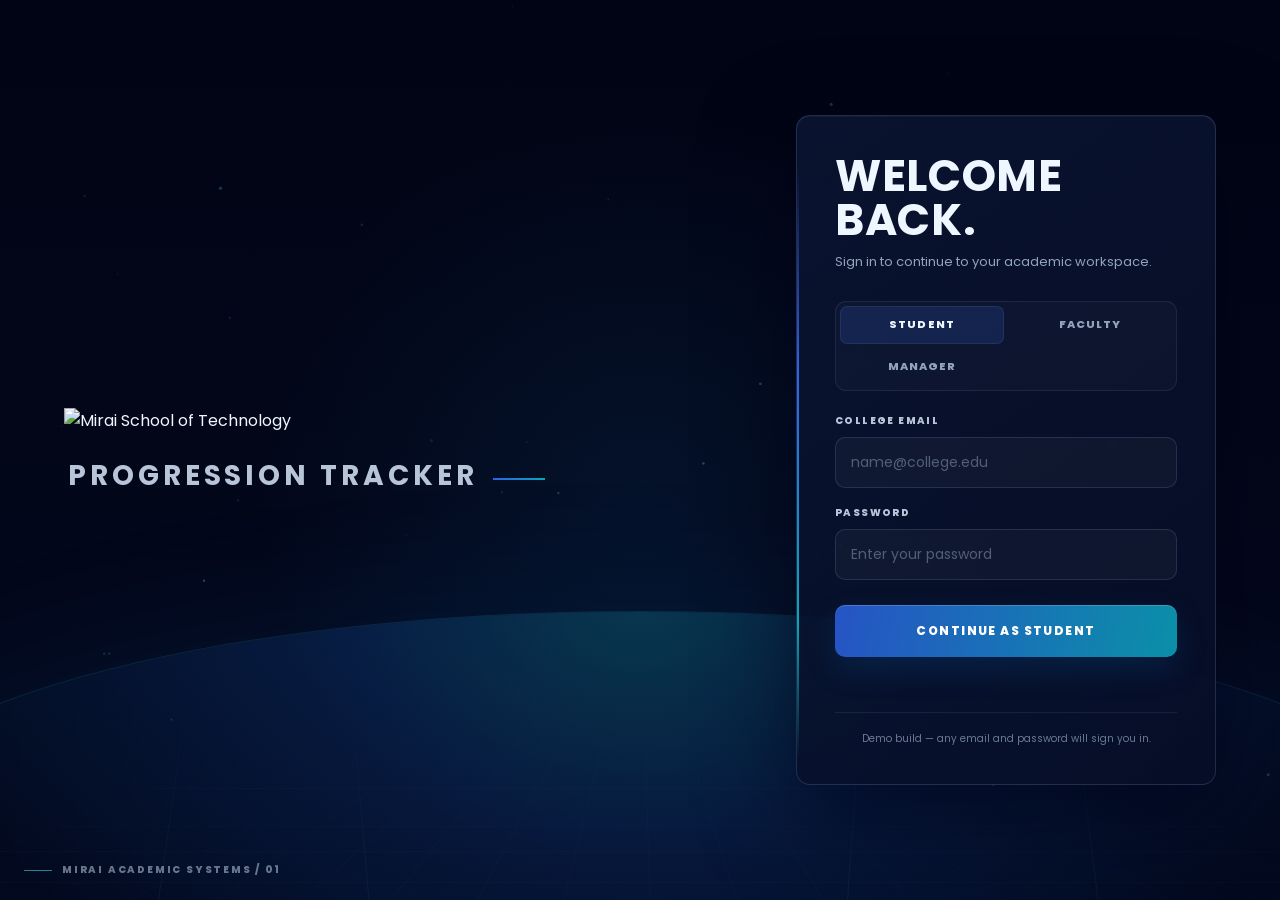
==== index.html @ 4c1ee54b "Initial commit: login, shared JS modules and README" ====
<!doctype html>
<html lang="en">
<head>
  <meta charset="utf-8" />
  <meta name="viewport" content="width=device-width, initial-scale=1, viewport-fit=cover" />
  <meta name="color-scheme" content="dark" />
  <meta name="theme-color" content="#020619" />
  <link rel="icon" href="data:," />
  <link rel="preconnect" href="https://fonts.googleapis.com" />
  <link rel="preconnect" href="https://fonts.gstatic.com" crossorigin />
  <link href="https://fonts.googleapis.com/css2?family=Poppins:wght@400;500;600;700;800&display=swap" rel="stylesheet" />
  <title>Progression Tracker</title>
  <style>
    :root {
      --ink: #eef6ff;
      --muted: #92a3bc;
      --muted-strong: #b8c5d8;
      --base: #03071b;
      --base-deep: #010414;
      --panel: rgba(7, 15, 39, .86);
      --field: rgba(255,255,255,.035);
      --line: rgba(143, 177, 222, .18);
      --line-strong: rgba(139, 189, 235, .35);
      --blue: #2e62e6;
      --teal: #08a7b7;
      --cyan: #46dcea;
      --danger: #ff9f9f;
      --shadow: rgba(0, 2, 20, .55);
      --mx: 50%;
      --my: 55%;
      --fd: 'Poppins', sans-serif;
      --fb: 'Poppins', sans-serif;
    }
    * { box-sizing: border-box; }
    html, body { min-height: 100%; }
    body {
      margin: 0;
      min-width: 320px;
      overflow-x: hidden;
      background: var(--base-deep);
      color: var(--ink);
      font-family: var(--fb);
      -webkit-font-smoothing: antialiased;
    }
    button, input { font: inherit; }
    button { color: inherit; }
    .stage {
      position: relative;
      min-height: 100svh;
      overflow: hidden;
      isolation: isolate;
      background:
        radial-gradient(800px circle at var(--mx) var(--my), rgba(22, 115, 180, .11), transparent 48%),
        linear-gradient(180deg, var(--base-deep) 0%, var(--base) 70%);
    }
    .stage::before {
      content: "";
      position: absolute;
      inset: 0;
      z-index: -4;
      opacity: .23;
      background-image:
        linear-gradient(rgba(116, 165, 210, .1) 1px, transparent 1px),
        linear-gradient(90deg, rgba(116, 165, 210, .08) 1px, transparent 1px);
      background-size: 72px 72px;
      mask-image: linear-gradient(to bottom, transparent, #000 34%, #000 88%, transparent);
      transform: perspective(600px) rotateX(63deg) translateY(29%) scale(1.2);
      transform-origin: center bottom;
      animation: gridBreathe 12s ease-in-out infinite alternate;
    }
    #field {
      position: absolute;
      inset: 0;
      width: 100%;
      height: 100%;
      z-index: -3;
      opacity: .65;
      pointer-events: none;
    }
    .horizon {
      position: absolute;
      left: -12%;
      right: -12%;
      bottom: -34vh;
      height: 66vh;
      z-index: -2;
      border-radius: 50% 50% 0 0 / 38% 38% 0 0;
      background:
        radial-gradient(ellipse at 50% 0%, rgba(24, 189, 195, .2) 0%, rgba(26, 103, 212, .16) 26%, rgba(4, 10, 32, .02) 63%),
        linear-gradient(180deg, rgba(8, 78, 141, .1), transparent 72%);
      box-shadow: 0 -1px 0 rgba(58, 216, 232, .12), 0 -34px 120px rgba(18, 119, 192, .08);
      animation: horizonRise 2.4s cubic-bezier(.2,.76,.2,1) both, horizonDrift 11s ease-in-out 2.4s infinite alternate;
      transform-origin: center bottom;
    }
    .beam {
      position: absolute;
      z-index: -1;
      width: 1px;
      height: 48vh;
      bottom: 4%;
      left: var(--x);
      background: linear-gradient(to top, transparent, rgba(61, 201, 226, .22), transparent);
      opacity: .35;
      transform: translateY(65%) skewX(var(--skew));
      animation: beamLift var(--speed) ease-in-out infinite alternate;
    }
    .ambient-label {
      position: absolute;
      left: max(24px, calc((100vw - 1280px) / 2));
      bottom: max(22px, env(safe-area-inset-bottom));
      display: flex;
      gap: 10px;
      align-items: center;
      color: rgba(185, 206, 228, .55);
      font-weight: 800;
      font-size: 10px;
      letter-spacing: .18em;
      text-transform: uppercase;
      opacity: 0;
      animation: gentleAppear .8s ease 2.6s forwards;
    }
    .ambient-label::before {
      content: "";
      width: 28px;
      height: 1px;
      background: rgba(64, 211, 224, .6);
    }
    .content {
      position: relative;
      z-index: 1;
      width: min(100%, 1280px);
      min-height: 100svh;
      margin: 0 auto;
      padding: max(48px, 8vh) clamp(22px, 5vw, 64px) max(72px, 8vh);
      display: grid;
      grid-template-columns: minmax(270px, 1fr) minmax(340px, 420px);
      align-items: center;
      gap: clamp(60px, 10vw, 160px);
    }
    .brand-lockup {
      max-width: 520px;
      opacity: 0;
      transform: translateY(38px);
      animation: brandEnter 1.2s cubic-bezier(.2,.75,.2,1) .45s forwards;
    }
    .brand-lockup img {
      display: block;
      width: min(360px, 75vw);
      height: auto;
    }
    .product-name {
      margin: 26px 0 0 4px;
      color: var(--muted-strong);
      font-family: var(--fd);
      font-size: clamp(20px, 2.4vw, 28px);
      font-weight: 700;
      letter-spacing: .14em;
      line-height: 1.2;
      text-transform: uppercase;
    }
    .product-name::after {
      content: "";
      display: inline-block;
      width: 52px;
      height: 2px;
      margin: 0 0 5px 16px;
      background: linear-gradient(90deg, var(--blue), var(--teal));
    }
    .portal-wrap {
      opacity: 1;
      transform: translateY(34px);
      animation: portalEnter .9s cubic-bezier(.2,.75,.2,1) 1.75s forwards;
    }
    .portal {
      position: relative;
      padding: clamp(26px, 4vw, 38px);
      background: linear-gradient(145deg, rgba(10, 20, 49, .92), var(--panel));
      border: 1px solid var(--line);
      border-radius: 14px;
      box-shadow: 0 28px 90px var(--shadow), inset 0 1px 0 rgba(255,255,255,.04);
      overflow: hidden;
    }
    .portal::before {
      content: "";
      position: absolute;
      inset: 0 auto 0 0;
      width: 2px;
      background: linear-gradient(180deg, transparent 8%, var(--blue) 38%, var(--teal) 76%, transparent 96%);
    }
    .portal-head { margin-bottom: 28px; }
    .portal h1 {
      margin: 0;
      font-family: var(--fd);
      font-weight: 700;
      text-transform: uppercase;
      font-size: clamp(34px, 3.6vw, 44px);
      letter-spacing: .015em;
      line-height: 1;
    }
    .portal-head p {
      margin: 10px 0 0;
      color: var(--muted);
      font-size: 13px;
      line-height: 1.6;
    }
    .role-switch {
      display: grid;
      grid-template-columns: 1fr 1fr;
      gap: 4px;
      padding: 4px;
      margin-bottom: 22px;
      border: 1px solid rgba(142, 173, 213, .12);
      border-radius: 11px;
      background: rgba(255,255,255,.025);
    }
    .role-switch button {
      min-height: 38px;
      padding: 8px 12px;
      border: 0;
      border-radius: 7px;
      background: transparent;
      color: var(--muted);
      font-size: 11px;
      font-weight: 800;
      letter-spacing: .1em;
      text-transform: uppercase;
      cursor: pointer;
      transition: color .25s ease, background .25s ease, box-shadow .25s ease;
    }
    .role-switch button[aria-selected="true"] {
      color: var(--ink);
      background: rgba(53, 102, 210, .18);
      box-shadow: inset 0 0 0 1px rgba(99, 170, 235, .12);
    }
    .field { margin-top: 17px; }
    .field label {
      display: block;
      margin: 0 0 8px;
      color: var(--muted-strong);
      font-size: 10px;
      font-weight: 800;
      letter-spacing: .14em;
      text-transform: uppercase;
    }
    .input-shell { position: relative; }
    .input-shell input {
      width: 100%;
      height: 51px;
      padding: 0 15px;
      outline: none;
      border: 1px solid rgba(143, 177, 222, .16);
      border-radius: 10px;
      background: var(--field);
      color: var(--ink);
      caret-color: var(--cyan);
      font-size: 14px;
      transition: border-color .2s ease, background .2s ease, box-shadow .2s ease;
    }
    .input-shell input::placeholder { color: rgba(161, 181, 207, .45); }
    .input-shell input:focus {
      border-color: var(--line-strong);
      background: rgba(255,255,255,.05);
      box-shadow: 0 0 0 3px rgba(19, 153, 189, .08);
    }
    .sign-in {
      width: 100%;
      height: 52px;
      margin-top: 25px;
      border: 0;
      border-radius: 10px;
      background: linear-gradient(100deg, #2654c5, #0b8fa8);
      color: #fff;
      font-size: 12px;
      font-weight: 800;
      letter-spacing: .12em;
      text-transform: uppercase;
      cursor: pointer;
      box-shadow: 0 12px 30px rgba(9, 89, 155, .24), inset 0 1px 0 rgba(255,255,255,.18);
      transition: filter .2s ease, transform .2s ease;
    }
    .sign-in:hover { filter: brightness(1.1); }
    .sign-in:active { transform: translateY(1px); }
    .sign-in:focus-visible,
    .role-switch button:focus-visible {
      outline: 2px solid var(--cyan);
      outline-offset: 3px;
    }
    .status {
      min-height: 18px;
      margin: 14px 2px 0;
      color: var(--muted);
      font-size: 11px;
      line-height: 1.5;
      text-align: center;
    }
    .status.error { color: var(--danger); }
    .status.ready { color: #7ed9d9; }
    .footnote {
      margin: 23px 0 0;
      padding-top: 18px;
      border-top: 1px solid rgba(143, 177, 222, .11);
      color: rgba(162, 182, 207, .64);
      font-size: 10px;
      line-height: 1.55;
      text-align: center;
    }
    @keyframes horizonRise {
      from { transform: translateY(85%) scaleX(.88); opacity: 0; }
      to { transform: translateY(0) scaleX(1); opacity: 1; }
    }
    @keyframes horizonDrift {
      from { transform: translateY(0) scaleX(1); }
      to { transform: translateY(-2.5%) scaleX(1.035); }
    }
    @keyframes beamLift {
      from { transform: translateY(54%) skewX(var(--skew)); opacity: .08; }
      to { transform: translateY(7%) skewX(var(--skew)); opacity: .42; }
    }
    @keyframes gridBreathe {
      from { opacity: .14; transform: perspective(600px) rotateX(63deg) translateY(31%) scale(1.18); }
      to { opacity: .25; transform: perspective(600px) rotateX(63deg) translateY(27%) scale(1.23); }
    }
    @keyframes brandEnter { to { opacity: 1; transform: translateY(0); } }
    @keyframes portalEnter { to { opacity: 1; transform: translateY(0); } }
    @keyframes gentleAppear { to { opacity: 1; } }
    @media (max-width: 780px) {
      .content {
        grid-template-columns: 1fr;
        align-content: center;
        gap: 44px;
        padding-top: max(50px, 8vh);
        padding-bottom: max(78px, 10vh);
      }
      .brand-lockup { width: 100%; display: grid; justify-items: center; text-align: center; }
      .brand-lockup img { width: min(300px, 78vw); }
      .product-name { margin: 20px 0 0; }
      .product-name::after { display: none; }
      .portal-wrap { width: min(100%, 430px); margin: 0 auto; }
      .ambient-label { display: none; }
      .horizon { height: 52vh; bottom: -24vh; }
    }
    @media (max-width: 420px) {
      .content { padding-inline: 17px; gap: 35px; }
      .portal { padding: 24px 20px; }
    }
    @media (prefers-reduced-motion: reduce) {
      *, *::before, *::after {
        animation-duration: .01ms !important;
        animation-iteration-count: 1 !important;
        transition-duration: .01ms !important;
      }
      #field { display: none; }
    }
  </style>
</head>
<body>
  <main class="stage" id="stage">
    <canvas id="field" aria-hidden="true"></canvas>
    <div class="horizon" aria-hidden="true"></div>
    <i class="beam" style="--x: 12%; --skew: -8deg; --speed: 9s" aria-hidden="true"></i>
    <i class="beam" style="--x: 29%; --skew: 5deg; --speed: 12s" aria-hidden="true"></i>
    <i class="beam" style="--x: 66%; --skew: -4deg; --speed: 10s" aria-hidden="true"></i>
    <i class="beam" style="--x: 86%; --skew: 7deg; --speed: 13s" aria-hidden="true"></i>
    <section class="content" aria-label="Progression Tracker sign in">
      <div class="brand-lockup">
        <img src="https://admin.miraisot.com/uploads/Logo_67db14a300.svg" alt="Mirai School of Technology" />
        <p class="product-name">Progression Tracker</p>
      </div>
      <div class="portal-wrap">
        <form class="portal" id="loginForm" novalidate>
          <div class="portal-head">
            <h1>Welcome back.</h1>
            <p>Sign in to continue to your academic workspace.</p>
          </div>
          <div class="role-switch" role="tablist" aria-label="Choose account type">
            <button type="button" role="tab" aria-selected="true" data-role="Student">Student</button>
            <button type="button" role="tab" aria-selected="false" data-role="Faculty">Faculty</button>
            <button type="button" role="tab" aria-selected="false" data-role="Manager">Manager</button>
          </div>
          <div class="field" id="facField" style="display:none">
            <label for="facSelect">Select faculty member</label>
            <div class="input-shell">
              <select id="facSelect" style="width:100%;background:transparent;border:0;color:inherit;font:inherit;outline:none">
                <option value="vishal">Vishal Rathee — DSA, Programming Language, Product Dev</option>
                <option value="varun">Varun Kumar Sharma — Web Dev, AI & Prompt Engg</option>
                <option value="gaurav">Gaurav Singh — Maths, IKS</option>
                <option value="aman">Aman Srivastava — Electrical, Elec Lab</option>
                <option value="suman">Suman Rajput — Physics Lab</option>
                <option value="himanshu">Dr. Himanshu Kumar — Physics</option>
                <option value="zakir">Zakir Husain — Computer Aided Engineering</option>
                <option value="soniya">Soniya Tyagi — Language Lab</option>
              </select>
            </div>
          </div>
          <div class="field">
            <label for="identity">College email</label>
            <div class="input-shell">
              <input id="identity" name="identity" type="email" autocomplete="email" placeholder="name@college.edu" />
            </div>
          </div>
          <div class="field">
            <label for="password">Password</label>
            <div class="input-shell">
              <input id="password" name="password" type="password" autocomplete="current-password" placeholder="Enter your password" />
            </div>
          </div>
          <button class="sign-in" type="submit">Continue as Student</button>
          <p class="status" id="loginStatus" aria-live="polite"></p>
          <p class="footnote">Demo build — any email and password will sign you in.</p>
        </form>
      </div>
    </section>
    <div class="ambient-label" aria-hidden="true">Mirai academic systems / 01</div>
  </main>
  <script>
    (function () {
      var stage = document.getElementById('stage');
      var form = document.getElementById('loginForm');
      var status = document.getElementById('loginStatus');
      var submit = form.querySelector('.sign-in');
      var roleButtons = form.querySelectorAll('[data-role]');
      var reduceMotion = window.matchMedia('(prefers-reduced-motion: reduce)').matches;
      roleButtons.forEach(function (button) {
        button.addEventListener('click', function () {
          roleButtons.forEach(function (item) {
            item.setAttribute('aria-selected', item === button ? 'true' : 'false');
          });
          submit.textContent = 'Continue as ' + button.getAttribute('data-role');
          var isFac = button.getAttribute('data-role') === 'Faculty';
          document.getElementById('facField').style.display = isFac ? 'block' : 'none';
          status.textContent = '';
          status.className = 'status';
        });
      });
      form.addEventListener('submit', function (event) {
        event.preventDefault();
        var identity = document.getElementById('identity');
        var password = document.getElementById('password');
        if (!identity.value || !password.value) {
          status.textContent = 'Enter your college email and password to continue.';
          status.className = 'status error';
          (!identity.value ? identity : password).focus();
          return;
        }
        var active = form.querySelector('[data-role][aria-selected="true"]');
        var role = active ? active.getAttribute('data-role').toLowerCase() : 'student';
        var url = (role === 'manager') ? 'manager.html?role=manager' : 'dashboard.html?role=' + role;
        if (role === 'faculty') {
          var fac = document.getElementById('facSelect').value;
          url += '&fac=' + fac;
        }
        status.textContent = 'Signing you in\u2026';
        status.className = 'status ready';
        /* fresh login = fresh portal open: replay the full intro (student or faculty) */
        try{ sessionStorage.removeItem('mirai_intro_seen'); }catch(e){}
        setTimeout(function(){ window.location.href = url; }, 500);
      });
      function pointerMove(event) {
        var x = (event.clientX / window.innerWidth) * 100;
        var y = (event.clientY / window.innerHeight) * 100;
        stage.style.setProperty('--mx', x.toFixed(1) + '%');
        stage.style.setProperty('--my', y.toFixed(1) + '%');
      }
      if (!reduceMotion) window.addEventListener('pointermove', pointerMove, { passive: true });
      var canvas = document.getElementById('field');
      var ctx = canvas.getContext('2d');
      var points = [];
      var width = 0;
      var height = 0;
      var dpr = Math.min(window.devicePixelRatio || 1, 2);
      var pointer = { x: -1000, y: -1000 };
      function resize() {
        width = window.innerWidth;
        height = window.innerHeight;
        canvas.width = Math.floor(width * dpr);
        canvas.height = Math.floor(height * dpr);
        canvas.style.width = width + 'px';
        canvas.style.height = height + 'px';
        ctx.setTransform(dpr, 0, 0, dpr, 0, 0);
        var count = Math.max(20, Math.min(48, Math.floor(width / 28)));
        points = [];
        for (var i = 0; i < count; i++) {
          points.push({
            x: Math.random() * width,
            y: Math.random() * height,
            r: Math.random() * 1.25 + .35,
            vx: (Math.random() - .5) * .07,
            vy: -(Math.random() * .08 + .025),
            a: Math.random() * .35 + .12
          });
        }
      }
      function draw() {
        ctx.clearRect(0, 0, width, height);
        for (var i = 0; i < points.length; i++) {
          var p = points[i];
          var dx = p.x - pointer.x;
          var dy = p.y - pointer.y;
          var dist = Math.sqrt(dx * dx + dy * dy);
          if (dist < 125 && dist > 0) {
            p.x += (dx / dist) * .28;
            p.y += (dy / dist) * .28;
          }
          p.x += p.vx;
          p.y += p.vy;
          if (p.y < -8) p.y = height + 8;
          if (p.x < -8) p.x = width + 8;
          if (p.x > width + 8) p.x = -8;
          ctx.beginPath();
          ctx.fillStyle = 'rgba(93, 215, 229,' + p.a + ')';
          ctx.arc(p.x, p.y, p.r, 0, Math.PI * 2);
          ctx.fill();
        }
        requestAnimationFrame(draw);
      }
      if (!reduceMotion && ctx) {
        window.addEventListener('pointermove', function (event) {
          pointer.x = event.clientX;
          pointer.y = event.clientY;
        }, { passive: true });
        window.addEventListener('pointerleave', function () {
          pointer.x = -1000;
          pointer.y = -1000;
        });
        window.addEventListener('resize', resize, { passive: true });
        resize();
        draw();
      }
    })();
  </script>
</body>
</html>
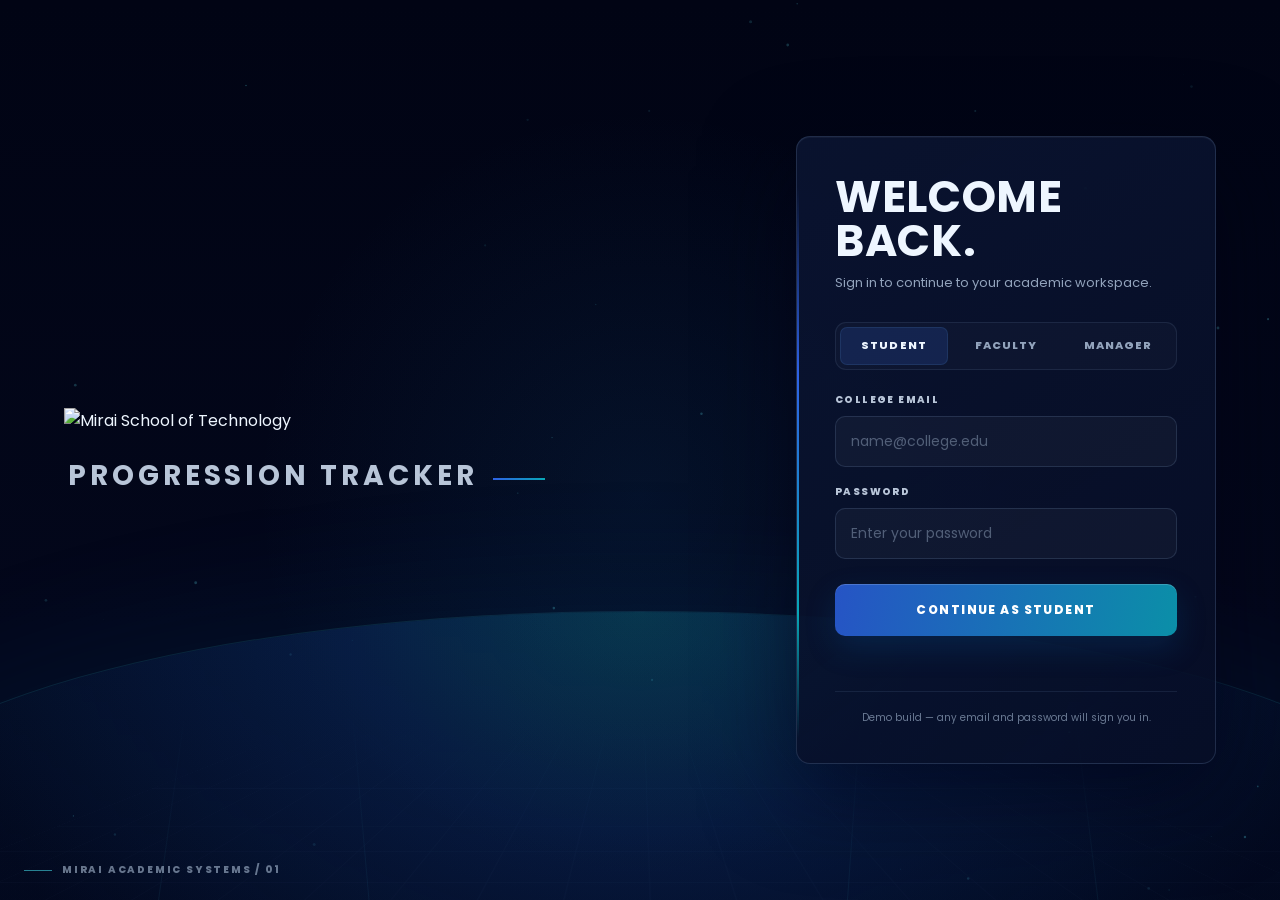
==== commit 7e3d4124: "Market-ready release: audited + fixed app (identity, metrics, exam readiness, Saved Sessions, PWA, m" ====
--- a/index.html
+++ b/index.html
@@ -2,6 +2,10 @@
 <html lang="en">
 <head>
   <meta charset="utf-8" />
+  <meta name="theme-color" content="#00061B">
+  <link rel="icon" href="icon.svg" type="image/svg+xml">
+  <link rel="manifest" href="manifest.json">
+  <link rel="apple-touch-icon" href="icon.svg">
   <meta name="viewport" content="width=device-width, initial-scale=1, viewport-fit=cover" />
   <meta name="color-scheme" content="dark" />
   <meta name="theme-color" content="#020619" />
@@ -32,7 +36,7 @@
       --fb: 'Poppins', sans-serif;
     }
     * { box-sizing: border-box; }
-    html, body { min-height: 100%; }
+    html, body { min-height: 100%; zoom:1;}
     body {
       margin: 0;
       min-width: 320px;
@@ -205,7 +209,7 @@
     }
     .role-switch {
       display: grid;
-      grid-template-columns: 1fr 1fr;
+      grid-template-columns: 1fr 1fr 1fr;
       gap: 4px;
       padding: 4px;
       margin-bottom: 22px;
@@ -352,6 +356,7 @@
       #field { display: none; }
     }
   </style>
+  <link rel="stylesheet" href="mobile.css">
 </head>
 <body>
   <main class="stage" id="stage">
@@ -380,7 +385,7 @@
           <div class="field" id="facField" style="display:none">
             <label for="facSelect">Select faculty member</label>
             <div class="input-shell">
-              <select id="facSelect" style="width:100%;background:transparent;border:0;color:inherit;font:inherit;outline:none">
+              <select id="facSelect" style="width:100%;height:51px;padding:0 15px;background:rgba(255,255,255,.035);border:1px solid rgba(143,177,222,.16);border-radius:10px;color:inherit;font:inherit;outline:none">
                 <option value="vishal">Vishal Rathee — DSA, Programming Language, Product Dev</option>
                 <option value="varun">Varun Kumar Sharma — Web Dev, AI & Prompt Engg</option>
                 <option value="gaurav">Gaurav Singh — Maths, IKS</option>
@@ -449,6 +454,12 @@
           var fac = document.getElementById('facSelect').value;
           url += '&fac=' + fac;
         }
+        /* persist identity so every app page resolves the same profile */
+        try{
+          localStorage.setItem('mirai_role', role);
+          if (role === 'faculty') localStorage.setItem('mirai_fac', fac);
+          else localStorage.removeItem('mirai_fac');
+        }catch(e){}
         status.textContent = 'Signing you in\u2026';
         status.className = 'status ready';
         /* fresh login = fresh portal open: replay the full intro (student or faculty) */
@@ -528,5 +539,8 @@
       }
     })();
   </script>
+<script src="starfield.js"></script>
+
+<script>if('serviceWorker' in navigator){window.addEventListener('load',function(){navigator.serviceWorker.register('sw.js').catch(function(){});});}</script>
 </body>
 </html>
--- a/mobile.css
+++ b/mobile.css
@@ -0,0 +1,71 @@
+/* mobile.css — shared responsive layer for the Mirai Progression Tracker.
+   Linked AFTER each page's inline <style> so these rules win at small widths.
+   Breakpoints: 900px (tablet/phone), 640px (phone). */
+
+/* ================= ≤900px: tablet & phone ================= */
+@media (max-width: 900px) {
+  nav.mainnav {
+    display: flex;
+    position: fixed; left: 0; right: 0; bottom: 0; z-index: 60;
+    margin: 0; padding: 6px 4px calc(6px + env(safe-area-inset-bottom));
+    background: rgba(2, 5, 18, .94); backdrop-filter: blur(14px);
+    -webkit-backdrop-filter: blur(14px);
+    border-top: 1px solid rgba(255, 255, 255, .09);
+    overflow-x: auto; -webkit-overflow-scrolling: touch;
+    justify-content: flex-start; gap: 2px;
+    scrollbar-width: none;
+  }
+  nav.mainnav::-webkit-scrollbar { display: none; }
+  nav.mainnav a {
+    flex: 1 0 auto; text-align: center; white-space: nowrap;
+    font-size: 11px !important; padding: 10px 14px !important;
+  }
+  /* .topbar carries transform:translateZ(0) and backdrop-filter:blur (shared CSS) — both
+     make an ancestor a containing block for fixed descendants, so the bottom nav
+     resolved against the topbar and rendered at the top. Neutralise both at phone widths. */
+  .topbar { transform: none !important; backdrop-filter: none !important; -webkit-backdrop-filter: none !important; }
+  body { zoom: 1 !important; padding-bottom: 78px; }
+  .wrap { padding: 24px 16px 110px !important; }
+  h1 { font-size: clamp(38px, 11vw, 64px) !important; }
+  .sechead { flex-direction: column; align-items: flex-start !important; gap: 6px; }
+  .sgrid, .stats, .upnext, .facgrid, .fgrid, .pulse-slide,
+  .cards, .grid2, .grid3, .dstats, .xstats, .tgroups, .grid { grid-template-columns: 1fr !important; }
+  .panel { padding: 20px 16px !important; border-radius: 16px; }
+  .panel h3 { font-size: 17px; }
+  .sutable, table.data, .dtable { display: block; overflow-x: auto; -webkit-overflow-scrolling: touch; }
+  .sutable th, .sutable td { white-space: nowrap; }
+  .topbar-in { gap: 10px !important; padding: 10px 14px !important; }
+  .brand small { display: none; }
+  .brand img { height: 26px; }
+  #logFab { right: 14px !important; bottom: 92px !important; }
+  #setupFab { right: 14px !important; bottom: 154px !important; }
+  #quickFab { right: 14px !important; bottom: 206px !important; }
+  #fbFab { right: 14px !important; bottom: 258px !important; }
+  .mback { padding: 10px; }
+  .modal { width: 100% !important; max-height: 94vh !important; border-radius: 16px; }
+  .frow { flex-direction: column; align-items: stretch !important; gap: 8px; }
+  .frow label { margin-bottom: 2px; }
+  .sugrid { grid-template-columns: 1fr !important; }
+  #ttPanel > div:last-child > div { flex-direction: column; gap: 4px; }
+  #ttPanel > div:last-child > div > div:first-child { min-width: 0 !important; }
+  .sutabs, .tabs { overflow-x: auto; -webkit-overflow-scrolling: touch; }
+  .sutab { white-space: nowrap; flex: 0 0 auto; }
+  .astrip { grid-template-columns: repeat(auto-fill, minmax(150px, 1fr)) !important; }
+  input, select, textarea, button { font-size: 16px; }
+  input[type="time"], input[type="date"], input[type="month"] { font-size: 16px; }
+  .subtn, button.subtn { min-height: 40px; }
+}
+
+/* ================= ≤640px: phones ================= */
+@media (max-width: 640px) {
+  .wrap { padding: 18px 12px 100px !important; }
+  .panel { padding: 16px 12px !important; }
+  .faccard { padding: 14px !important; }
+  .uncard { padding: 12px 14px !important; }
+  #logFab, #setupFab, #quickFab, #fbFab { transform: scale(.88); transform-origin: bottom right; }
+  .hero { padding: 30px 0 10px; }
+  .eyebrow { font-size: 9px !important; letter-spacing: .18em !important; }
+  .calgrid, .cgrid { gap: 4px; }
+  .day { min-height: 52px !important; font-size: 11px; padding: 4px !important; }
+  .psub { font-size: 12px; }
+}
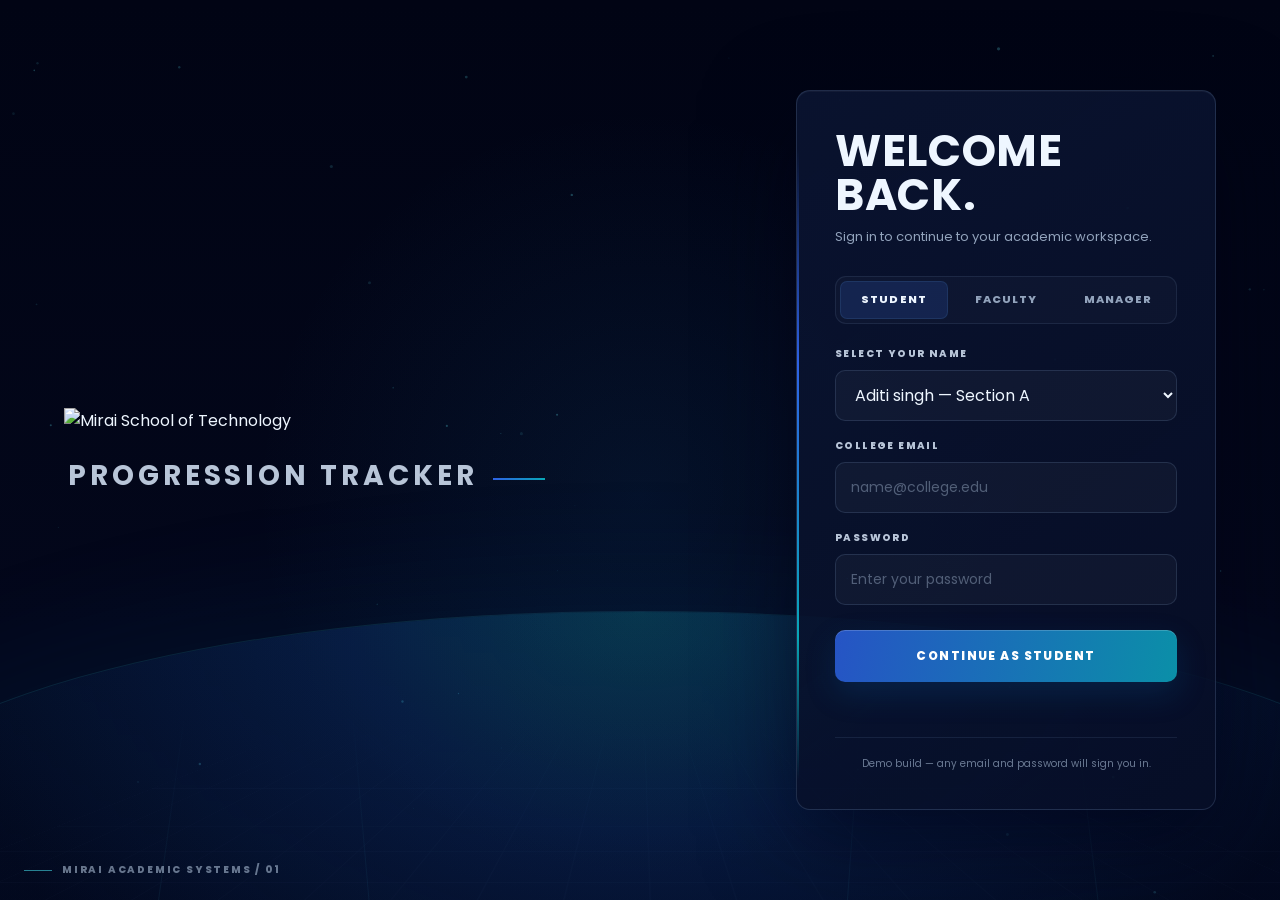
==== commit 76f8d2b0: "Student experience: roster name picker at login, personal dashboard hero (greeting, section, coverag" ====
--- a/index.html
+++ b/index.html
@@ -382,6 +382,13 @@
             <button type="button" role="tab" aria-selected="false" data-role="Faculty">Faculty</button>
             <button type="button" role="tab" aria-selected="false" data-role="Manager">Manager</button>
           </div>
+          <div class="field" id="stuField">
+            <label for="stuSelect">Select your name</label>
+            <div class="input-shell">
+              <select id="stuSelect" style="width:100%;height:51px;padding:0 15px;background:rgba(255,255,255,.035);border:1px solid rgba(143,177,222,.16);border-radius:10px;color:inherit;font:inherit;outline:none">
+              </select>
+            </div>
+          </div>
           <div class="field" id="facField" style="display:none">
             <label for="facSelect">Select faculty member</label>
             <div class="input-shell">
@@ -417,6 +424,7 @@
     </section>
     <div class="ambient-label" aria-hidden="true">Mirai academic systems / 01</div>
   </main>
+  <script src="students.js"></script>
   <script>
     (function () {
       var stage = document.getElementById('stage');
@@ -424,6 +432,18 @@
       var status = document.getElementById('loginStatus');
       var submit = form.querySelector('.sign-in');
       var roleButtons = form.querySelectorAll('[data-role]');
+      /* student picker: the real first-year roster (students.js) */
+      (function(){
+        var sel = document.getElementById('stuSelect');
+        if (sel && window.REAL_STUDENTS) {
+          REAL_STUDENTS.forEach(function(st){
+            var o = document.createElement('option');
+            o.value = st.n; o.textContent = st.n + ' \u2014 Section ' + st.s;
+            o.setAttribute('data-sec', st.s);
+            sel.appendChild(o);
+          });
+        }
+      })();
       var reduceMotion = window.matchMedia('(prefers-reduced-motion: reduce)').matches;
       roleButtons.forEach(function (button) {
         button.addEventListener('click', function () {
@@ -432,7 +452,9 @@
           });
           submit.textContent = 'Continue as ' + button.getAttribute('data-role');
           var isFac = button.getAttribute('data-role') === 'Faculty';
+          var isStu = button.getAttribute('data-role') === 'Student';
           document.getElementById('facField').style.display = isFac ? 'block' : 'none';
+          document.getElementById('stuField').style.display = isStu ? 'block' : 'none';
           status.textContent = '';
           status.className = 'status';
         });
@@ -454,11 +476,18 @@
           var fac = document.getElementById('facSelect').value;
           url += '&fac=' + fac;
         }
+        var stuName = '', stuSec = '';
+        if (role === 'student') {
+          var ssel = document.getElementById('stuSelect');
+          if (ssel && ssel.value) { stuName = ssel.value; stuSec = ssel.options[ssel.selectedIndex].getAttribute('data-sec') || ''; }
+        }
         /* persist identity so every app page resolves the same profile */
         try{
           localStorage.setItem('mirai_role', role);
           if (role === 'faculty') localStorage.setItem('mirai_fac', fac);
           else localStorage.removeItem('mirai_fac');
+          if (role === 'student' && stuName) { localStorage.setItem('mirai_student', stuName); localStorage.setItem('mirai_student_sec', stuSec); }
+          else { localStorage.removeItem('mirai_student'); localStorage.removeItem('mirai_student_sec'); }
         }catch(e){}
         status.textContent = 'Signing you in\u2026';
         status.className = 'status ready';
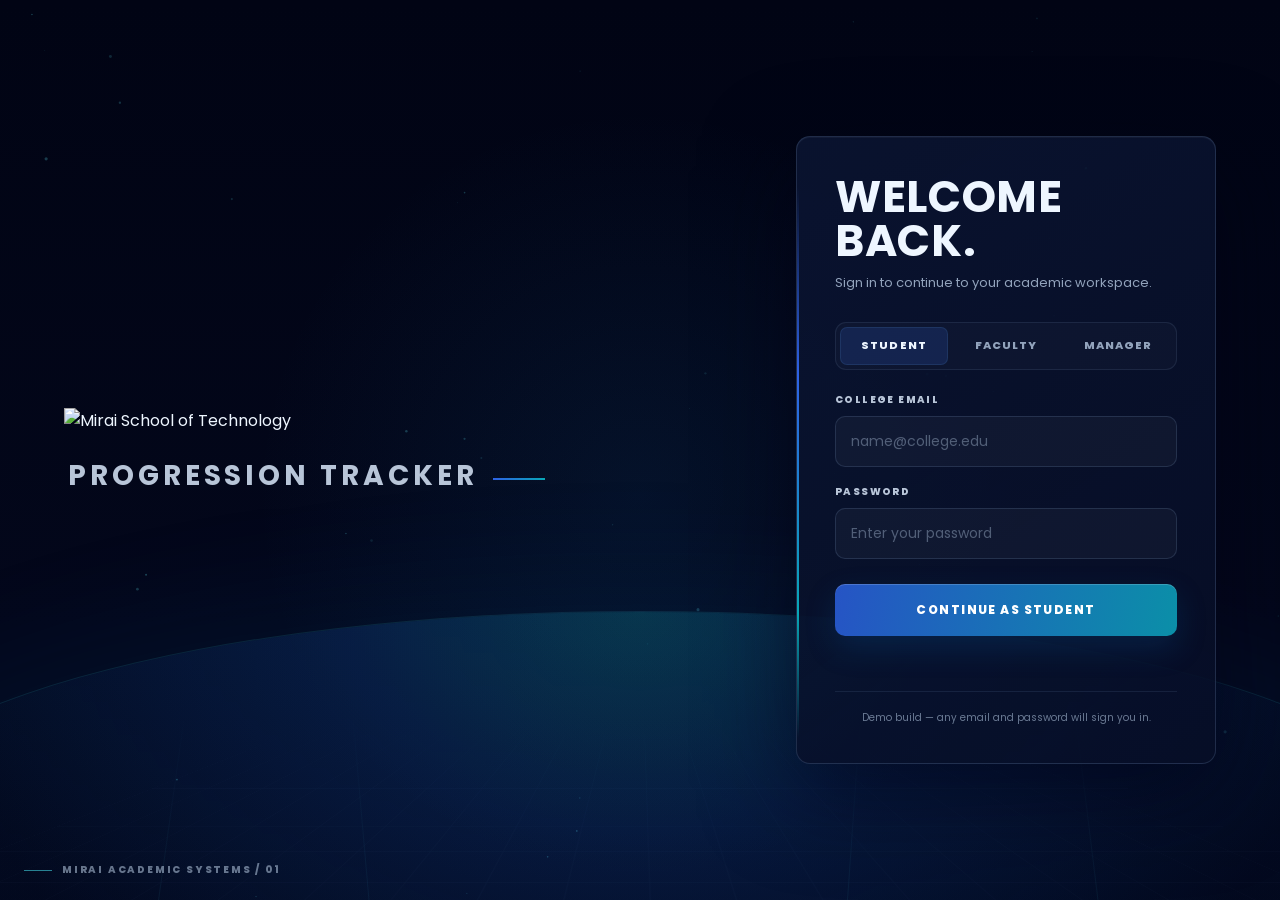
==== commit 92eb933e: "Login + campus data scoping (Shivansh's call): student 'Select your name' picker removed from login " ====
--- a/index.html
+++ b/index.html
@@ -382,13 +382,6 @@
             <button type="button" role="tab" aria-selected="false" data-role="Faculty">Faculty</button>
             <button type="button" role="tab" aria-selected="false" data-role="Manager">Manager</button>
           </div>
-          <div class="field" id="stuField">
-            <label for="stuSelect">Select your name</label>
-            <div class="input-shell">
-              <select id="stuSelect" style="width:100%;height:51px;padding:0 15px;background:rgba(255,255,255,.035);border:1px solid rgba(143,177,222,.16);border-radius:10px;color:inherit;font:inherit;outline:none">
-              </select>
-            </div>
-          </div>
           <div class="field" id="facField" style="display:none">
             <label for="facSelect">Select faculty member</label>
             <div class="input-shell">
@@ -424,7 +417,6 @@
     </section>
     <div class="ambient-label" aria-hidden="true">Mirai academic systems / 01</div>
   </main>
-  <script src="students.js"></script>
   <script>
     (function () {
       var stage = document.getElementById('stage');
@@ -432,18 +424,6 @@
       var status = document.getElementById('loginStatus');
       var submit = form.querySelector('.sign-in');
       var roleButtons = form.querySelectorAll('[data-role]');
-      /* student picker: the real first-year roster (students.js) */
-      (function(){
-        var sel = document.getElementById('stuSelect');
-        if (sel && window.REAL_STUDENTS) {
-          REAL_STUDENTS.forEach(function(st){
-            var o = document.createElement('option');
-            o.value = st.n; o.textContent = st.n + ' \u2014 Section ' + st.s;
-            o.setAttribute('data-sec', st.s);
-            sel.appendChild(o);
-          });
-        }
-      })();
       var reduceMotion = window.matchMedia('(prefers-reduced-motion: reduce)').matches;
       roleButtons.forEach(function (button) {
         button.addEventListener('click', function () {
@@ -452,9 +432,7 @@
           });
           submit.textContent = 'Continue as ' + button.getAttribute('data-role');
           var isFac = button.getAttribute('data-role') === 'Faculty';
-          var isStu = button.getAttribute('data-role') === 'Student';
           document.getElementById('facField').style.display = isFac ? 'block' : 'none';
-          document.getElementById('stuField').style.display = isStu ? 'block' : 'none';
           status.textContent = '';
           status.className = 'status';
         });
@@ -476,18 +454,12 @@
           var fac = document.getElementById('facSelect').value;
           url += '&fac=' + fac;
         }
-        var stuName = '', stuSec = '';
-        if (role === 'student') {
-          var ssel = document.getElementById('stuSelect');
-          if (ssel && ssel.value) { stuName = ssel.value; stuSec = ssel.options[ssel.selectedIndex].getAttribute('data-sec') || ''; }
-        }
         /* persist identity so every app page resolves the same profile */
         try{
           localStorage.setItem('mirai_role', role);
           if (role === 'faculty') localStorage.setItem('mirai_fac', fac);
           else localStorage.removeItem('mirai_fac');
-          if (role === 'student' && stuName) { localStorage.setItem('mirai_student', stuName); localStorage.setItem('mirai_student_sec', stuSec); }
-          else { localStorage.removeItem('mirai_student'); localStorage.removeItem('mirai_student_sec'); }
+          localStorage.removeItem('mirai_student'); localStorage.removeItem('mirai_student_sec');
         }catch(e){}
         status.textContent = 'Signing you in\u2026';
         status.className = 'status ready';
--- a/mobile.css
+++ b/mobile.css
@@ -30,6 +30,7 @@
   .sechead { flex-direction: column; align-items: flex-start !important; gap: 6px; }
   .sgrid, .stats, .upnext, .facgrid, .fgrid, .pulse-slide,
   .cards, .grid2, .grid3, .dstats, .xstats, .tgroups, .grid { grid-template-columns: 1fr !important; }
+  .sgrid > *, .scard { min-width: 0 !important; }
   .panel { padding: 20px 16px !important; border-radius: 16px; }
   .panel h3 { font-size: 17px; }
   .sutable, table.data, .dtable { display: block; overflow-x: auto; -webkit-overflow-scrolling: touch; }
@@ -67,5 +68,8 @@
   .eyebrow { font-size: 9px !important; letter-spacing: .18em !important; }
   .calgrid, .cgrid { gap: 4px; }
   .day { min-height: 52px !important; font-size: 11px; padding: 4px !important; }
+  .day.dim { display: none; }
+  #campusSwitch { max-width: 118px !important; }
+  #campusSwitch ~ #roleChip { display: none; }
   .psub { font-size: 12px; }
 }
